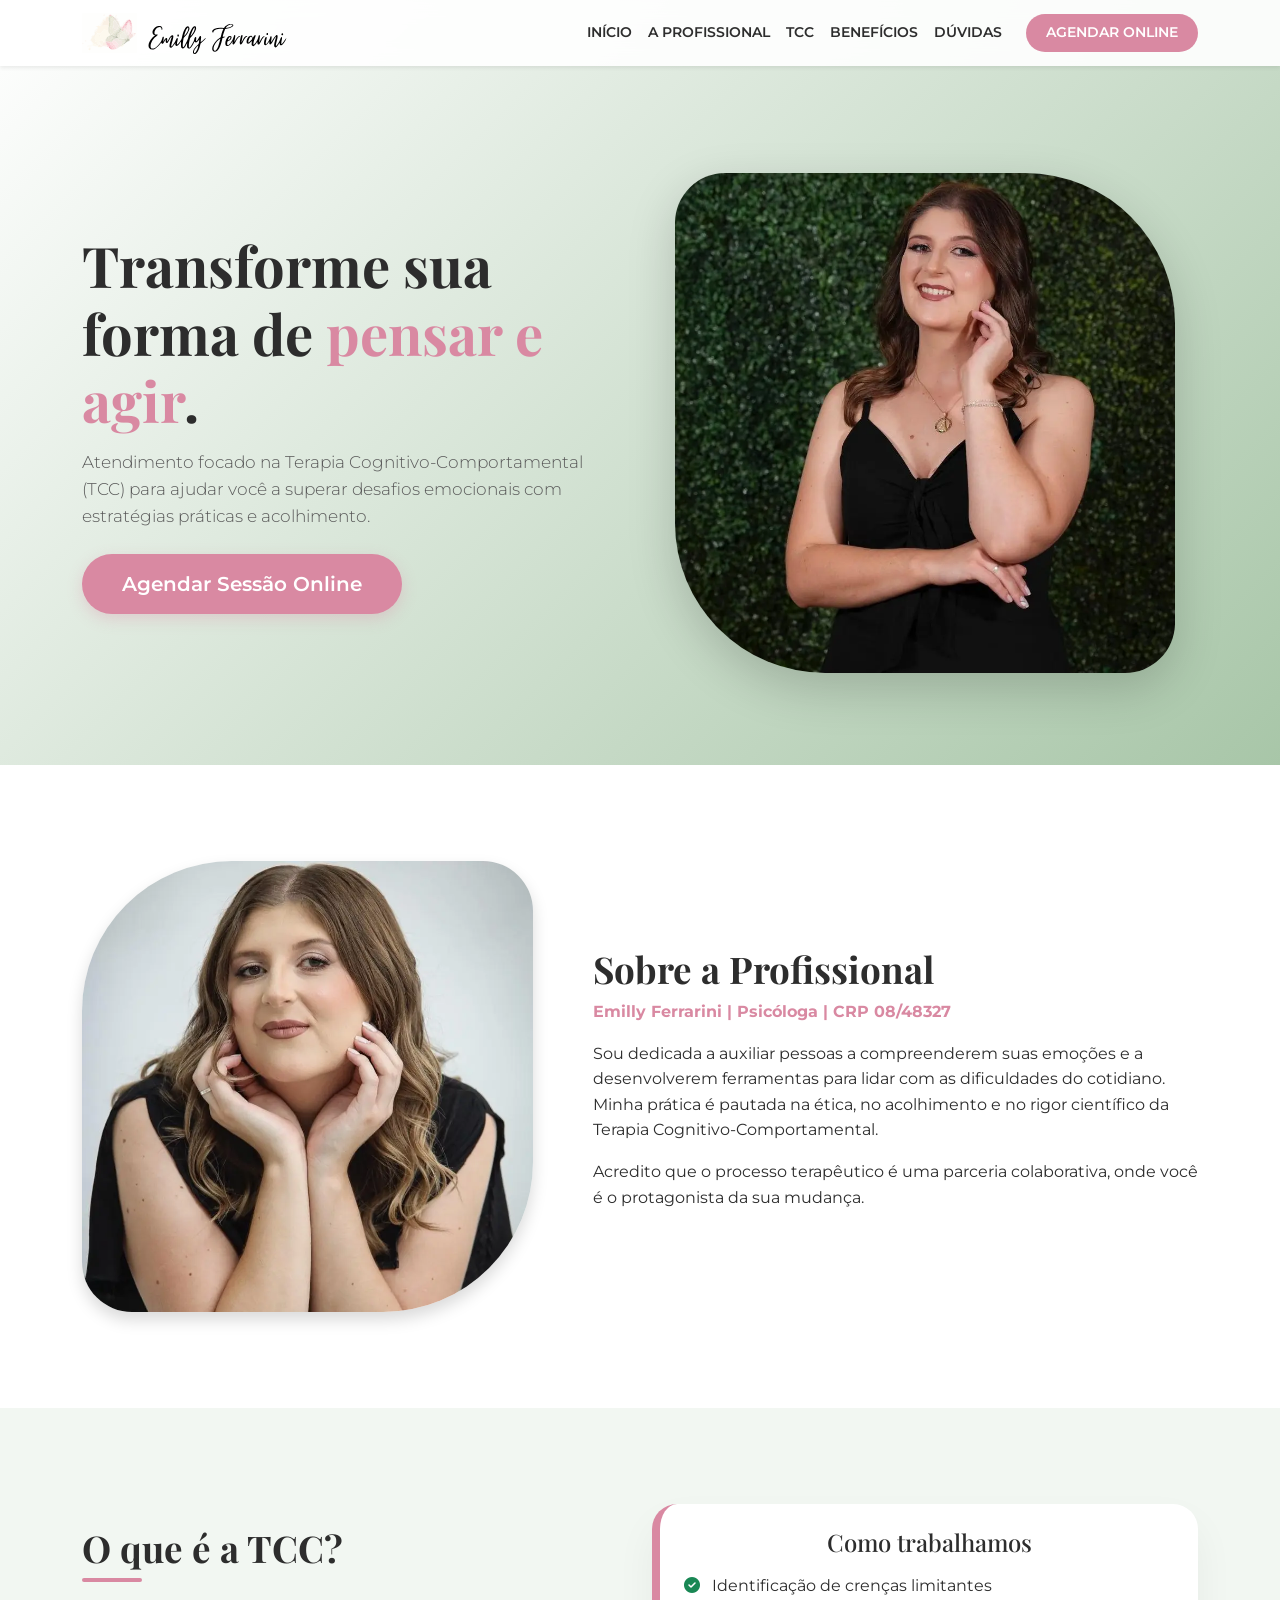
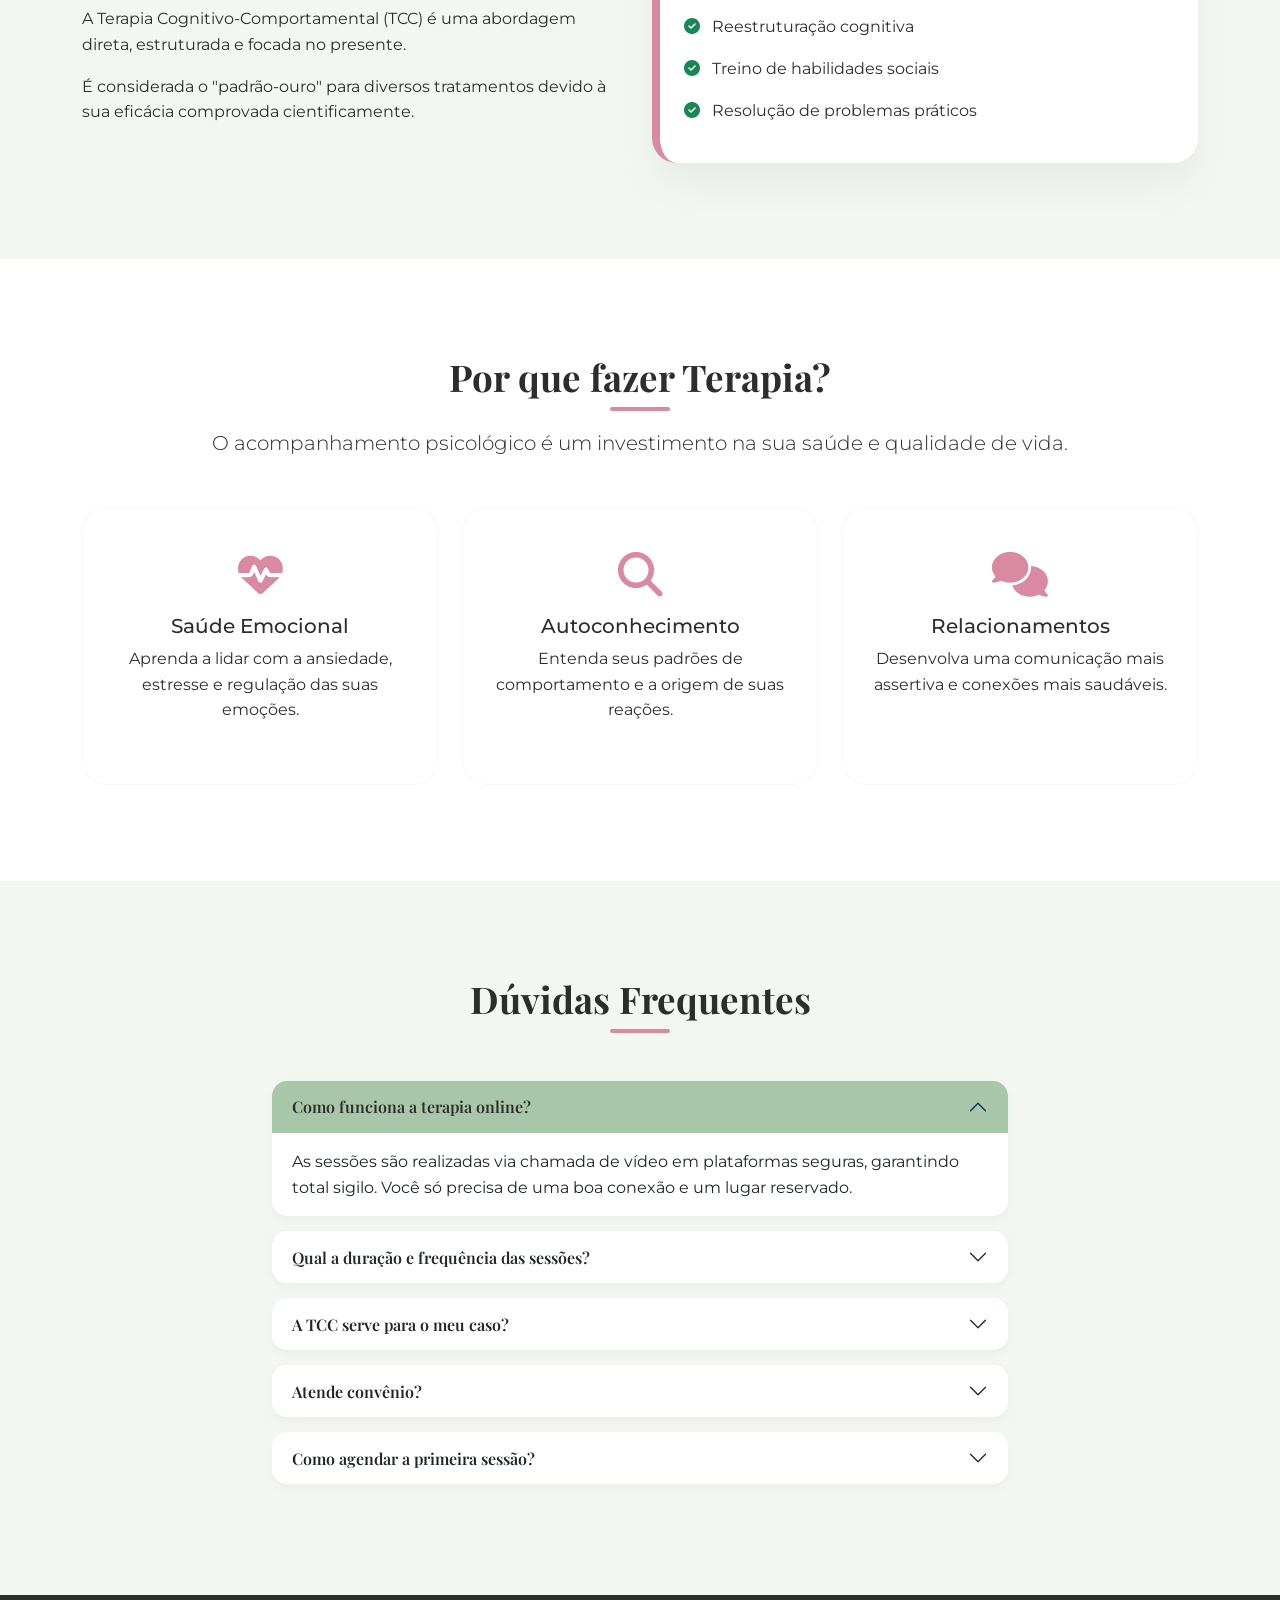
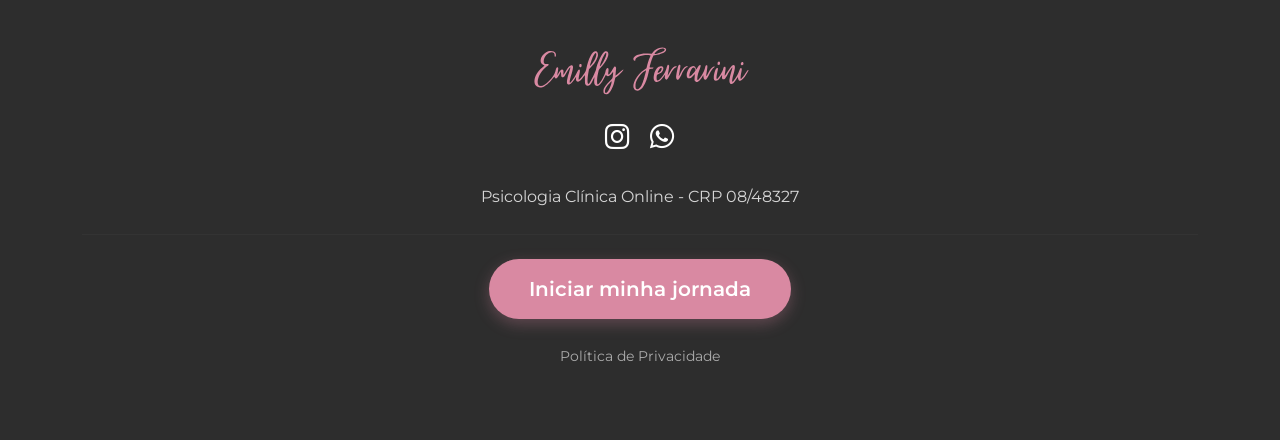
==== psicologia/index.html @ 3d458474 "Add files via upload" ====
<!DOCTYPE html>
<html lang="pt-br">

<head>
    <meta charset="UTF-8">
    <meta name="viewport" content="width=device-width, initial-scale=1.0">
    <title>Emilly Ferrarini | Psicóloga TCC Online - CRP 08/48327</title>

    <link href="https://cdn.jsdelivr.net/npm/bootstrap@5.3.2/dist/css/bootstrap.min.css" rel="stylesheet">
    <link
        href="https://fonts.googleapis.com/css2?family=Great+Vibes&family=Montserrat:wght@300;400;600&family=Playfair+Display:wght@700&display=swap"
        rel="stylesheet">
    <link rel="stylesheet" href="https://cdnjs.cloudflare.com/ajax/libs/font-awesome/6.4.2/css/all.min.css">
    <link href="https://unpkg.com/aos@2.3.1/dist/aos.css" rel="stylesheet">

    <link rel="stylesheet" href="style.css">
    <link rel="icon" type="image/png" sizes="32x32" href="favicon_io/favicon-32x32.png">
    <link rel="icon" type="image/png" sizes="16x16" href="favicon_io/favicon-16x16.png">
</head>

<body>

    <nav class="navbar navbar-expand-lg fixed-top shadow-sm" id="mainNav">
        <div class="container">
            <a class="navbar-brand d-flex align-items-center" href="#inicio">

                <!-- BORBOLETA -->
                <div class="brand-icon me-2">
                    <img src="imagens/svg-borboleta.svg" alt="Borboleta" style="height: 40px; width: auto;" />
                </div>               
        
                <!-- NOME -->
                <div class="brand-text">
                    <img src="imagens/svg-nome.svg" alt="Emilly Ferrarini" style="height: 45px; width: auto;" />
                </div>

            </a>
            <button class="navbar-toggler" type="button" data-bs-toggle="collapse" data-bs-target="#navbarNav">
                <span class="navbar-toggler-icon"></span>
            </button>
            <div class="collapse navbar-collapse" id="navbarNav">
                <ul class="navbar-nav ms-auto text-uppercase">
                    <li class="nav-item"><a class="nav-link" href="#inicio">Início</a></li>
                    <li class="nav-item"><a class="nav-link" href="#sobre">A Profissional</a></li>
                    <li class="nav-item"><a class="nav-link" href="#abordagem">TCC</a></li>
                    <li class="nav-item"><a class="nav-link" href="#beneficios">Benefícios</a></li>
                    <li class="nav-item"><a class="nav-link" href="#faq">Dúvidas</a></li>
                    <li class="nav-item"><a class="nav-link btn-cta-nav ms-lg-3"
                            href="https://wa.me/5541985105677">Agendar Online</a></li>
                </ul>
            </div>
        </div>
    </nav>

    <section id="inicio" class="hero-section d-flex align-items-center">
        <div class="container">
            <div class="row align-items-center">
                <div class="col-lg-6" data-aos="fade-up">
                    <h1 class="display-4 fw-bold mb-3">Transforme sua forma de <span class="text-accent">pensar e
                            agir</span>.</h1>
                    <p class="lead mb-4">Atendimento focado na Terapia Cognitivo-Comportamental (TCC) para ajudar você a
                        superar desafios emocionais com estratégias práticas e acolhimento.</p>
                    <div class="d-grid d-md-flex gap-3">
                        <a href="https://wa.me/5541985105677" class="btn btn-primary-custom btn-lg">Agendar Sessão
                            Online</a>
                    </div>
                </div>
                <div class="col-lg-6 text-center" data-aos="zoom-in">
                    <div class="hero-img-wrapper mt-5 mt-lg-0">
                        <img src="imagens/hero.webp" alt="Emilly Ferrarini" class="img-fluid rounded-custom shadow-lg">
                    </div>
                </div>
            </div>
        </div>
    </section>

    <section id="sobre" class="py-5 bg-white">
        <div class="container py-5">
            <div class="row align-items-center">
                <div class="col-lg-5 mb-4 mb-lg-0" data-aos="fade-right">
                    <img src="imagens/sobre.webp" alt="Sobre Emilly" class="img-fluid rounded-custom-alt shadow">
                </div>
                <div class="col-lg-7 ps-lg-5" data-aos="fade-left">
                    <h2 class="section-title">Sobre a Profissional</h2>
                    <p class="text-accent fw-bold mb-3">Emilly Ferrarini | Psicóloga | CRP 08/48327</p>
                    <p>Sou dedicada a auxiliar pessoas a compreenderem suas emoções e a desenvolverem ferramentas para
                        lidar com as dificuldades do cotidiano. Minha prática é pautada na ética, no acolhimento e no
                        rigor científico da Terapia Cognitivo-Comportamental.</p>
                    <p>Acredito que o processo terapêutico é uma parceria colaborativa, onde você é o protagonista da
                        sua mudança.</p>
                </div>
            </div>
        </div>
    </section>

    <section id="abordagem" class="py-5 bg-light-green">
        <div class="container py-5">
            <div class="row align-items-center">
                <div class="col-lg-6" data-aos="fade-right">
                    <h2 class="section-title">O que é a TCC?</h2>
                    <div class="divider mb-4"></div>
                    <p>A Terapia Cognitivo-Comportamental (TCC) é uma abordagem direta, estruturada e focada no
                        presente.</p>
                    <p>É considerada o "padrão-ouro" para diversos tratamentos devido à sua eficácia comprovada
                        cientificamente.</p>
                </div>
                <div class="col-lg-6" data-aos="fade-left">
                    <div class="card-tcc p-4 bg-white">
                        <h4 class="mb-3 text-center">Como trabalhamos</h4>
                        <ul class="list-unstyled custom-list">
                            <li class="mb-3"><i class="fas fa-check-circle text-success me-2"></i> Identificação de
                                crenças limitantes</li>
                            <li class="mb-3"><i class="fas fa-check-circle text-success me-2"></i> Reestruturação
                                cognitiva</li>
                            <li class="mb-3"><i class="fas fa-check-circle text-success me-2"></i> Treino de habilidades
                                sociais</li>
                            <li><i class="fas fa-check-circle text-success me-2"></i> Resolução de problemas práticos
                            </li>
                        </ul>
                    </div>
                </div>
            </div>
        </div>
    </section>

    <section id="beneficios" class="py-5 bg-white">
        <div class="container py-5">
            <div class="text-center mb-5" data-aos="fade-up">
                <h2 class="section-title">Por que fazer Terapia?</h2>
                <div class="divider mx-auto"></div>
                <p class="mt-3 lead">O acompanhamento psicológico é um investimento na sua saúde e qualidade de vida.
                </p>
            </div>
            <div class="row g-4">
                <div class="col-md-4" data-aos="fade-up">
                    <div class="benefit-card">
                        <i class="fas fa-heartbeat mb-3"></i>
                        <h5>Saúde Emocional</h5>
                        <p>Aprenda a lidar com a ansiedade, estresse e regulação das suas emoções.</p>
                    </div>
                </div>
                <div class="col-md-4" data-aos="fade-up" data-aos-delay="100">
                    <div class="benefit-card">
                        <i class="fas fa-search mb-3"></i>
                        <h5>Autoconhecimento</h5>
                        <p>Entenda seus padrões de comportamento e a origem de suas reações.</p>
                    </div>
                </div>
                <div class="col-md-4" data-aos="fade-up" data-aos-delay="200">
                    <div class="benefit-card">
                        <i class="fas fa-comments mb-3"></i>
                        <h5>Relacionamentos</h5>
                        <p>Desenvolva uma comunicação mais assertiva e conexões mais saudáveis.</p>
                    </div>
                </div>
            </div>
        </div>
    </section>

    <section id="faq" class="py-5 bg-light-green">
        <div class="container py-5">
            <div class="text-center mb-5" data-aos="fade-up">
                <h2 class="section-title">Dúvidas Frequentes</h2>
                <div class="divider mx-auto"></div>
            </div>
            <div class="row justify-content-center">
                <div class="col-lg-8" data-aos="fade-up">
                    <div class="accordion accordion-custom" id="faqAccordion">
                        <div class="accordion-item">
                            <h2 class="accordion-header">
                                <button class="accordion-button" type="button" data-bs-toggle="collapse"
                                    data-bs-target="#q1">
                                    Como funciona a terapia online?
                                </button>
                            </h2>
                            <div id="q1" class="accordion-collapse collapse show" data-bs-parent="#faqAccordion">
                                <div class="accordion-body">As sessões são realizadas via chamada de vídeo em
                                    plataformas seguras, garantindo total sigilo. Você só precisa de uma boa conexão e
                                    um lugar reservado.</div>
                            </div>
                        </div>
                        <div class="accordion-item">
                            <h2 class="accordion-header">
                                <button class="accordion-button collapsed" type="button" data-bs-toggle="collapse"
                                    data-bs-target="#q2">
                                    Qual a duração e frequência das sessões?
                                </button>
                            </h2>
                            <div id="q2" class="accordion-collapse collapse" data-bs-parent="#faqAccordion">
                                <div class="accordion-body">As sessões duram 50 minutos e ocorrem semanalmente,
                                    frequência ideal para garantir a continuidade do processo terapêutico.</div>
                            </div>
                        </div>
                        <div class="accordion-item">
                            <h2 class="accordion-header">
                                <button class="accordion-button collapsed" type="button" data-bs-toggle="collapse"
                                    data-bs-target="#q3">
                                    A TCC serve para o meu caso?
                                </button>
                            </h2>
                            <div id="q3" class="accordion-collapse collapse" data-bs-parent="#faqAccordion">
                                <div class="accordion-body">A TCC é eficaz para ansiedade, depressão, luto, autoestima e
                                    muito mais. Na primeira sessão, avaliaremos suas demandas específicas.</div>
                            </div>
                        </div>
                        <div class="accordion-item">
                            <h2 class="accordion-header">
                                <button class="accordion-button collapsed" type="button" data-bs-toggle="collapse"
                                    data-bs-target="#q4">
                                    Atende convênio?
                                </button>
                            </h2>
                            <div id="q4" class="accordion-collapse collapse" data-bs-parent="#faqAccordion">
                                <div class="accordion-body">Atendimento particular, com emissão de recibo para que você
                                    possa solicitar reembolso no seu plano de saúde.</div>
                            </div>
                        </div>
                        <div class="accordion-item">
                            <h2 class="accordion-header">
                                <button class="accordion-button collapsed" type="button" data-bs-toggle="collapse"
                                    data-bs-target="#q5">
                                    Como agendar a primeira sessão?
                                </button>
                            </h2>
                            <div id="q5" class="accordion-collapse collapse" data-bs-parent="#faqAccordion">
                                <div class="accordion-body">Basta clicar no botão do WhatsApp e me enviar uma mensagem.
                                    Verificaremos a disponibilidade de horários.</div>
                            </div>
                        </div>
                    </div>
                </div>
            </div>
        </div>
    </section>

    <footer class="py-5 bg-dark-custom text-white">
        <div class="container text-center">
            <a href="#inicio" class="footer-logo d-flex flex-column justify-content-center align-items-center mb-5">                
                <div class="footer-brand-name">
                    <img src="imagens/svg-nome-rosa.svg" alt="Emilly Ferrarini" style="height: 70px; width: auto;" />
                </div>
            </a>
            <div class="mb-4">
                <a href="https://instagram.com/psi.emillyferrarini" target="_blank" class="text-white me-3 fs-3"><i
                        class="fab fa-instagram"></i></a>
                <a href="https://wa.me/5541985105677" target="_blank" class="text-white fs-3"><i
                        class="fab fa-whatsapp"></i></a>
            </div>
            <p>Psicologia Clínica Online - CRP 08/48327</p>
            <hr class="opacity-25 my-4">
            <a href="https://wa.me/5541985105677" class="btn btn-primary-custom btn-lg mb-4">Iniciar minha jornada</a>
        </div>

        <div class="d-block text-center mb-4">
            <a href="#" data-bs-toggle="modal" data-bs-target="#modalPrivacidade" class="footer-link">Política de
                Privacidade</a>
        </div>
    </footer>

    <script src="https://cdn.jsdelivr.net/npm/bootstrap@5.3.2/dist/js/bootstrap.bundle.min.js"></script>
    <script src="https://unpkg.com/aos@2.3.1/dist/aos.js"></script>
    <script src="script.js"></script>

    <div id="cookie-bar" class="cookie-bar shadow-lg">
        <div class="container d-md-flex align-items-center justify-content-between py-3">
            <p class="mb-md-0 me-md-4 small">
                Utilizamos cookies para personalizar sua experiência. Ao continuar navegando, você concorda com nossa
                <a href="#" data-bs-toggle="modal" data-bs-target="#modalPrivacidade"
                    class="text-accent fw-bold">Política de Privacidade</a>.
            </p>
            <button class="btn btn-primary-custom btn-sm px-4" onclick="acceptCookies()">Aceitar</button>
        </div>
    </div>

    <div class="modal fade" id="modalPrivacidade" tabindex="-1" aria-hidden="true">
        <div class="modal-dialog modal-lg modal-dialog-scrollable">
            <div class="modal-content">
                <div class="modal-header border-0">
                    <h5 class="modal-title fw-bold">Política de Privacidade e Proteção de Dados</h5>
                    <button type="button" class="btn-close" data-bs-dismiss="modal" aria-label="Close"></button>
                </div>
                <div class="modal-body p-4">
                    <h6 class="fw-bold">1. Compromisso Ético e Legal</h6>
                    <p class="small">Esta Política descreve como a profissional Emilly Ferrarini (CRP 08/48327) coleta e
                        protege seus dados em conformidade com a LGPD e o Código de Ética Profissional do Psicólogo.</p>

                    <h6 class="fw-bold mt-4">2. Coleta de Dados via WhatsApp</h6>
                    <p class="small">Ao clicar nos botões de contato, você inicia uma conversa voluntária via WhatsApp.
                        Os dados fornecidos (nome e telefone) são utilizados exclusivamente para agendamento e triagem
                        clínica inicial, sob sigilo profissional.</p>

                    <h6 class="fw-bold mt-4">3. Cookies e Navegação</h6>
                    <p class="small">Este site utiliza cookies técnicos para garantir o funcionamento da página e
                        ferramentas de análise (como Google Analytics) para entender o fluxo de visitas, sem identificar
                        o usuário individualmente.</p>

                    <h6 class="fw-bold mt-4">4. Direitos do Usuário</h6>
                    <p class="small">Você possui o direito de solicitar a exclusão de seus dados de contato a qualquer
                        momento através de nossos canais oficiais.</p>
                </div>
                <div class="modal-footer border-0">
                    <button type="button" class="btn btn-outline-custom" data-bs-dismiss="modal">Fechar</button>
                </div>
            </div>
        </div>
    </div>

</body>

</html>
---- psicologia/style.css ----
/* ============================================ */
/* VARIÁVEIS E GERAIS */
/* ============================================ */

/* Definição de cores e paleta principal */
:root {
    --primary-pink: #D989A2;     /* Rosa sofisticado */
    --secondary-green: #A8C6A8;  /* Verde sálvia */
    --accent-gold: #C5A059;      /* Dourado para detalhes */
    --text-dark: #2D2D2D;        /* Texto principal */
    --text-muted: #5A5A5A;       /* Texto secundário */
    --bg-light: #F8F9FA;         /* Fundo claro */
    --white: #ffffff;            /* Branco puro */
}

/* Configurações gerais do corpo da página (fonte, cor do texto, fundo e espaçamento entre linhas) */
body {
    font-family: 'Montserrat', sans-serif;
    color: var(--text-dark);
    background-color: var(--bg-light);
    overflow-x: hidden;
    line-height: 1.6;
}

/* Fonte estilizada para componentes que exigem aspecto de escrita manual (logo/nome) */
.logo-font {
    font-family: 'Great Vibes', cursive !important;
    font-size: 2rem;
    color: var(--text-dark) !important;
}

/* Fonte para todos os níveis de títulos principais */
h1, h2, h3, h4 {
    font-family: 'Playfair Display', serif;
}

/* Aplica a cor rosa principal para dar destaque em partes específicas de um texto */
.text-accent {
    color: var(--primary-pink);
}

/* Estilo padrão para os títulos principais que abrem cada seção */
.section-title {
    font-size: 2.3rem;
    font-weight: 700;
    color: var(--text-dark);
}

/* Linha divisória com cor rosa para criar separação visual abaixo dos títulos */
.divider {
    width: 60px;
    height: 4px;
    background: var(--primary-pink);
    border-radius: 2px;
}

/* Cor de fundo verde sálvia claro para diferenciar o fundo de algumas seções */
.bg-light-green {
    background-color: #f2f7f2;
}

/* ============================================ */
/* NAVBAR (CABEÇALHO) */
/* ============================================ */

/* Define o fundo branco semi-transparente e o efeito de desfoque (vidro) da barra superior */
#mainNav {
    background: rgba(255, 255, 255, 0.95);
    backdrop-filter: blur(10px);
}

/* Remove a linha de sublinhado do container da logo na barra de navegação */
.navbar-brand {
    text-decoration: none;
}

/* Define as dimensões do contêiner que guarda o ícone da logo no topo */
.brand-icon {
    height: 40px;
    width: auto;
}

/* Ajusta a altura, a proporção e o comportamento de bloco do SVG do ícone no topo */
.brand-icon svg {
    height: 40px;
    width: auto;
    display: block;
}

/* Define as dimensões do contêiner que guarda o texto da logo no topo */
.brand-text {
    height: 24px;
    width: auto;
}

/* Ajusta a altura, a proporção e o comportamento de bloco do SVG do nome da marca no topo */
.brand-text svg {
    height: 45px;
    width: auto;
    display: block;
}

/* Define a espessura da fonte, cor escura e tamanho para os links do menu */
.nav-link {
    font-weight: 600;
    color: var(--text-dark) !important;
    font-size: 0.85rem;
}

/* Define cor de fundo rosa, texto branco, borda arredondada, espaçamento interno e efeito de transição para o botão do menu */
.btn-cta-nav {
    background: var(--primary-pink);
    color: white !important;
    border-radius: 50px;
    padding: 8px 20px !important;
    transition: 0.3s;
}

/* Troca a cor de fundo do botão do menu para dourado quando o mouse passa por cima */
.btn-cta-nav:hover {
    background: var(--accent-gold);
}

/* Força o botão de menu sanduíche (hambúrguer) a aparecer em telas menores que 991.98px */
@media (max-width: 991.98px) {
    .navbar-toggler {
        display: block !important;
    }
}

/* ============================================ */
/* HERO (INÍCIO) */
/* ============================================ */

/* Configura a seção inicial definindo altura mínima, fundo com gradiente linear e recuo no topo para evitar a navbar */
.hero-section {
    min-height: 85vh; /* Altura da seção */
    background: linear-gradient(135deg, #fff 0%, var(--secondary-green) 100%);
    padding-top: 80px; /* REDUZIDO: Estava em 120px, empurrava tudo para baixo */
}

/* Ajusta o texto secundário da hero definindo tamanho elegante, cor discreta e limitando a largura máxima */
.hero-section .lead {
    font-size: 1.05rem; /* REDUZIDO: Mais elegante e ocupa menos espaço */
    color: var(--text-muted);
    max-width: 550px;
}

/* Estilo do botão principal da hero (fundo rosa, texto branco, sem borda, arredondado e com sombra rosa leve) */
.btn-primary-custom {
    background: var(--primary-pink);
    border: none;
    color: white;
    padding: 15px 40px;
    border-radius: 50px;
    font-weight: 600;
    transition: 0.3s;
    box-shadow: 0 5px 15px rgba(217, 137, 162, 0.3);
}

/* Faz o botão principal subir levemente, escurecer a cor de fundo e aumentar a sombra ao receber hover */
.btn-primary-custom:hover {
    transform: translateY(-3px);
    background: #c2768e;
    color: white;
    box-shadow: 0 8px 20px rgba(217, 137, 162, 0.5);
}

/* Estiliza a imagem da hero cortando as bordas de modo assimétrico moderno e limitando a altura máxima */
.rounded-custom {
    border-radius: 50px 150px 50px 150px;
    max-height: 500px; /* Evita que fotos verticais estiquem a hero */
    object-fit: cover;
}

/* ============================================ */
/* SOBRE A PROFISSIONAL */
/* ============================================ */

/* Define o corte de bordas assimétrico inverso para a foto que aparece na seção "Sobre" */
.rounded-custom-alt {
    border-radius: 150px 50px 150px 50px;
}

/* ============================================ */
/* ABORDAGEM (TCC) */
/* ============================================ */

/* Aplica bordas arredondadas, sombra acentuada e uma barra grossa na cor rosa na lateral esquerda do cartão */
.card-tcc {
    border-radius: 25px;
    box-shadow: 0 20px 40px rgba(0, 0, 0, 0.05);
    border-left: 8px solid var(--primary-pink);
}

/* ============================================ */
/* BENEFÍCIOS */
/* ============================================ */

/* Estilo base dos cartões de benefícios: fundo branco, espaçamento, bordas arredondadas e sombra suave padrão */
.benefit-card {
    background: white;
    padding: 45px 25px;
    border-radius: 25px;
    text-align: center;
    height: 100%;
    transition: 0.4s;
    border: 1px solid rgba(0, 0, 0, 0.03);
}

/* Estiliza os ícones dentro dos cartões de benefícios definindo tamanho grande, cor rosa e margem inferior */
.benefit-card i {
    font-size: 2.8rem;
    color: var(--primary-pink);
    margin-bottom: 20px;
    display: block;
}

/* Efeito ao passar o mouse: o cartão sobe na tela, ganha uma sombra mais marcante e a borda fica verde sálvia */
.benefit-card:hover {
    transform: translateY(-12px);
    box-shadow: 0 15px 35px rgba(0, 0, 0, 0.08);
    border-color: var(--secondary-green);
}

/* ============================================ */
/* FAQ (DÚVIDAS FREQUENTES) */
/* ============================================ */

/* Remove a borda padrão de cada caixa do acordeão, arredonda todos os cantos e adiciona sombra leve */
.accordion-custom .accordion-item {
    border: none;
    margin-bottom: 15px;
    border-radius: 15px !important;
    overflow: hidden;
    box-shadow: 0 4px 12px rgba(0, 0, 0, 0.04);
}

/* Aumenta a espessura da fonte para o título/botão de cada pergunta do acordeão */
.accordion-button {
    font-weight: 600;
}

/* Altera a cor de fundo para verde sálvia e mantém o texto escuro na pergunta que estiver com a resposta aberta */
.accordion-button:not(.collapsed) {
    background-color: var(--secondary-green);
    color: var(--text-dark);
    box-shadow: none;
}

/* Retira o destaque azul ou contorno padrão gerado pelo navegador ao clicar no botão do acordeão */
.accordion-button:focus {
    box-shadow: none;
}

/* ============================================ */
/* FOOTER (RODAPÉ) */
/* ============================================ */

/* Força a aplicação da cor de fundo escura e torna todos os textos padrão brancos no rodapé */
.bg-dark-custom {
    background-color: var(--text-dark) !important;
    color: var(--white);
}

/* Remove a linha de sublinhado e alinha no centro o container que envolve o logo no rodapé */
.footer-logo {
    text-decoration: none;
    justify-content: center;
}

/* Define as dimensões do contêiner que guarda o ícone da marca no rodapé */
.footer-brand-icon {
    height: 40px;
    width: auto;
}

/* Define as dimensões do contêiner que guarda o texto da marca no rodapé */
.footer-brand-name {
    height: 24px;
    width: auto;
}

/* Ajusta as proporções do SVG da logo em texto no rodapé e o alinha ao centro do bloco */
.footer-brand-name svg {
    height: 65px;
    width: auto;
    display: block;
    margin: 0 auto;
}

/* Estilo para fontes da classe logo-font quando estão dentro do rodapé (cor rosa, tamanho grande e leve sombra escura) */
footer .logo-font {
    color: var(--primary-pink) !important;
    font-size: 2.5rem;
    text-shadow: 0 2px 4px rgba(0, 0, 0, 0.2);
}

/* Diminui a opacidade dos textos de parágrafo dentro do rodapé para dar mais leveza visual */
footer p {
    color: rgba(255, 255, 255, 0.8);
}

/* Deixa a linha divisória do rodapé quase transparente */
footer hr {
    border-color: rgba(255, 255, 255, 0.1);
}

/* Estilo do link de política de privacidade: cor esbranquiçada discreta, sem linha embaixo e transição suave */
.footer-link {
    color: rgba(255, 255, 255, 0.6); /* Branco suave/transparente */
    text-decoration: none;
    font-size: 0.85rem;
    transition: 0.3s;
}

/* Muda a cor do link da política de privacidade para rosa e adiciona linha embaixo ao passar o mouse */
.footer-link:hover {
    color: var(--primary-pink); /* Fica rosa ao passar o mouse */
    text-decoration: underline;
}

/* ============================================ */
/* BARRA DE COOKIES E MODAL (LGPD) */
/* ============================================ */

/* Posiciona a barra de cookies fixada no rodapé da tela, com fundo branco, bordas arredondadas e oculta por padrão */
.cookie-bar {
    position: fixed;
    bottom: 20px;
    left: 20px;
    right: 20px;
    background: #ffffff;
    border-radius: 15px;
    z-index: 9999;
    border: 1px solid var(--secondary-green);
    display: none; /* Inicialmente oculto via JS */
}

/* Arredonda totalmente as bordas do conteúdo do modal de privacidade e remove o contorno do navegador */
.modal-content {
    border-radius: 20px;
    border: none;
}

/* Pinta de off-white e arredonda apenas os cantos superiores do cabeçalho do modal de privacidade */
.modal-header {
    background-color: var(--bg-light);
    border-radius: 20px 20px 0 0;
}
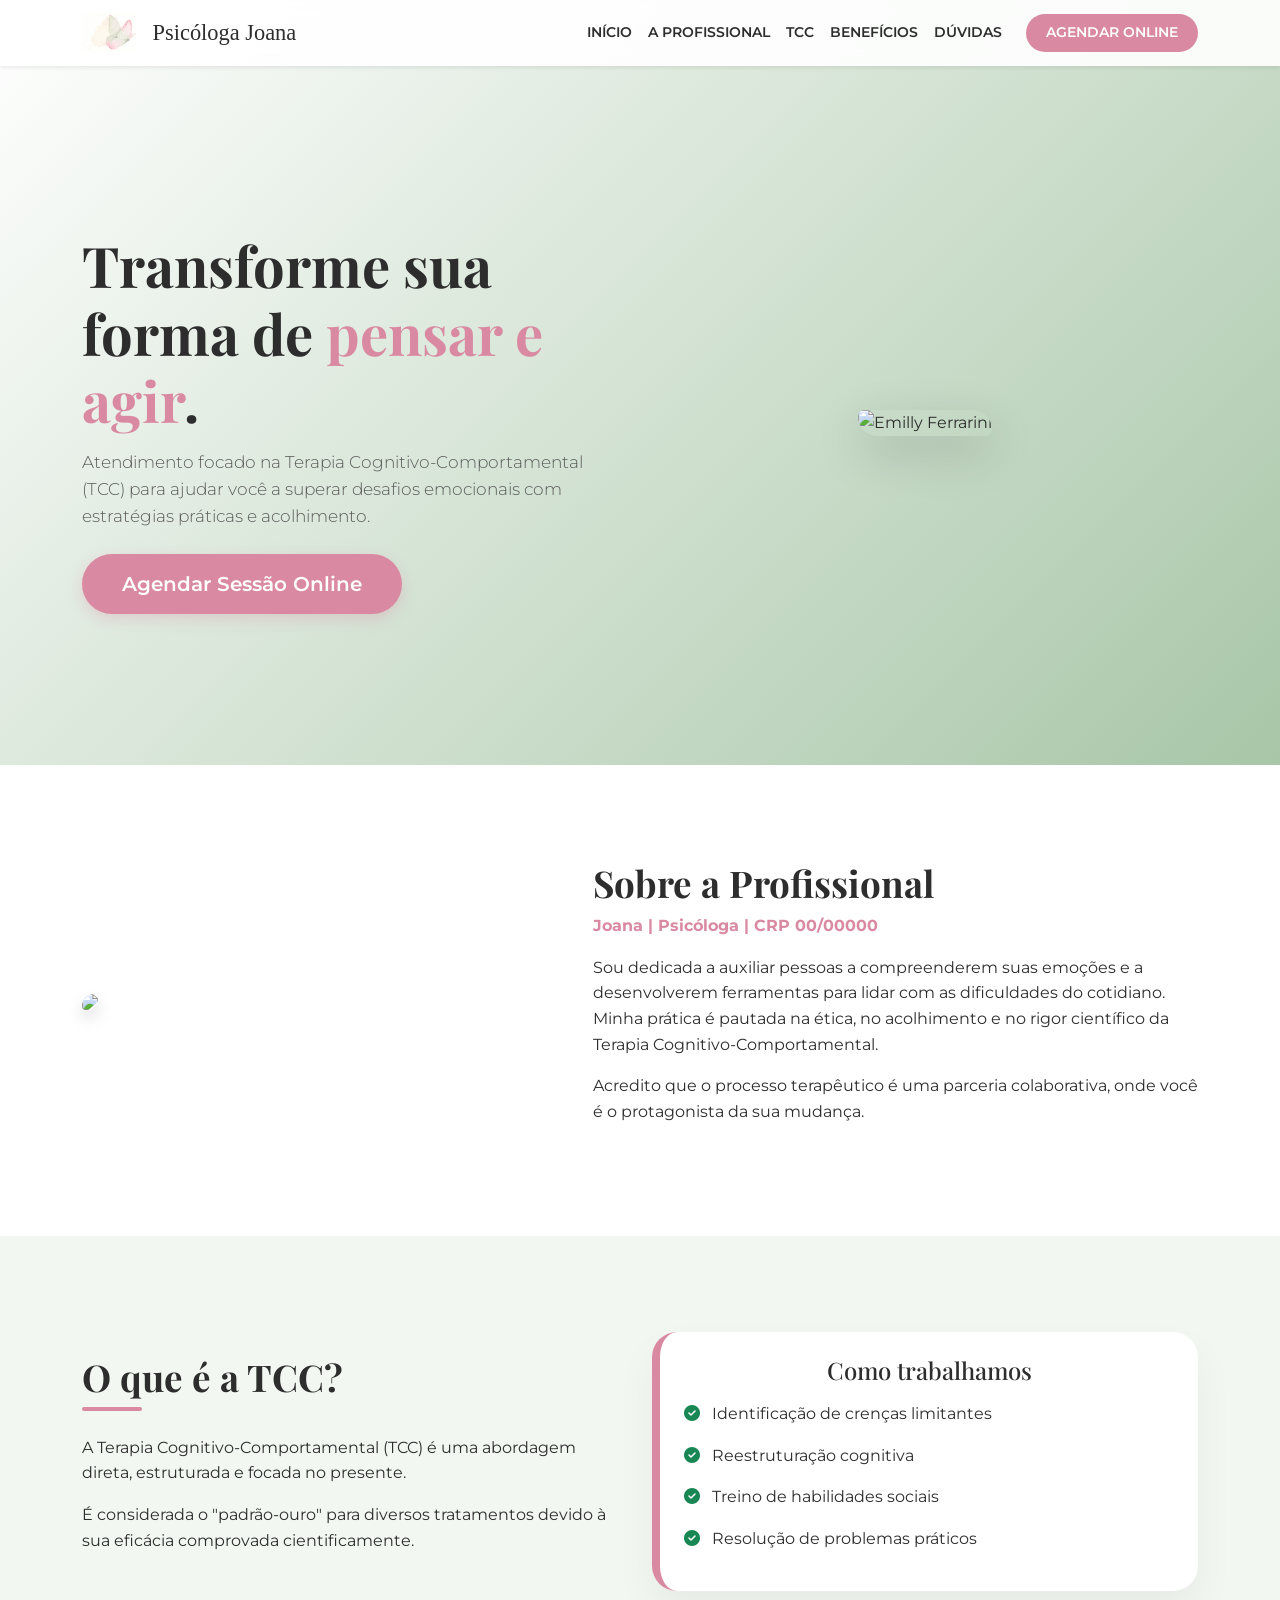
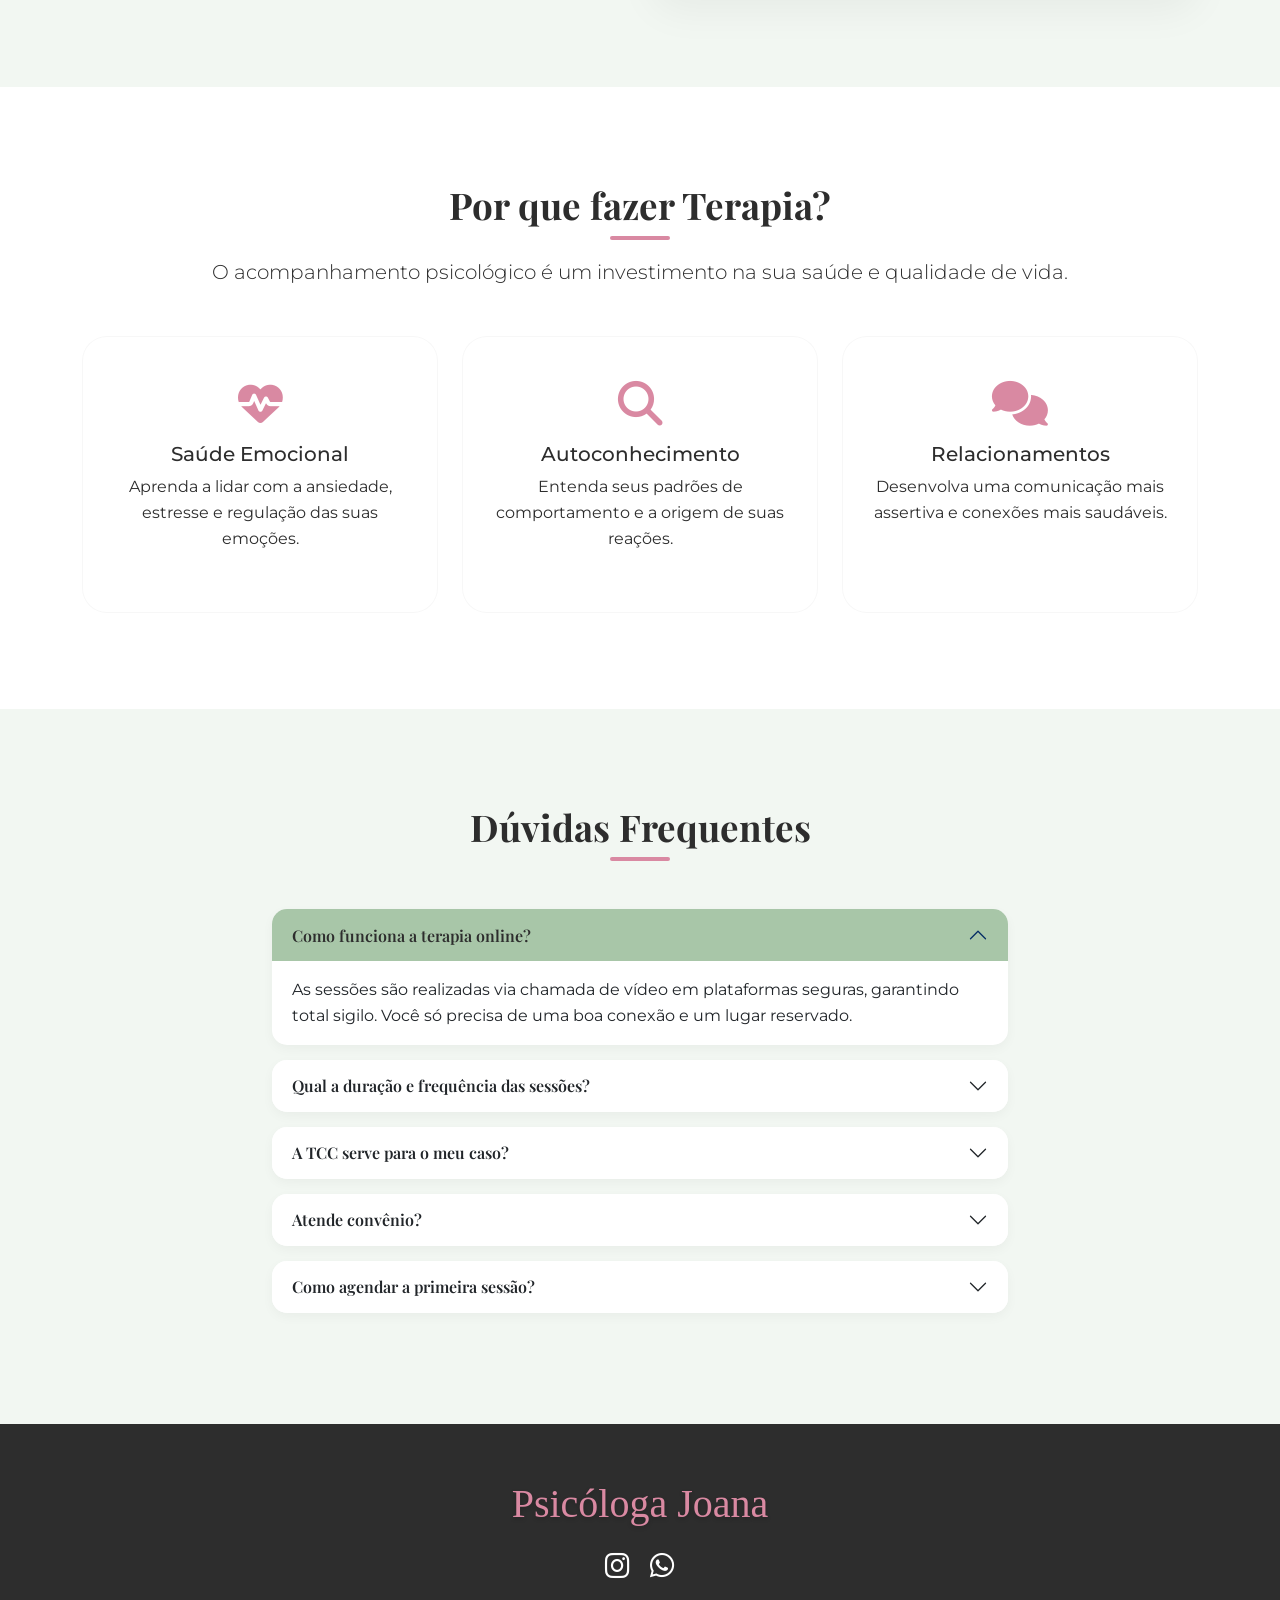
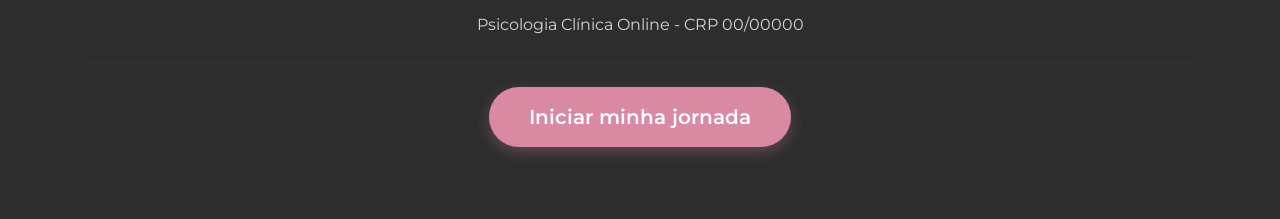
==== commit 32c9e811: "ajustes Co-authored-by: Copilot <copilot@github.com>" ====
--- a/psicologia/index.html
+++ b/psicologia/index.html
@@ -4,7 +4,7 @@
 <head>
     <meta charset="UTF-8">
     <meta name="viewport" content="width=device-width, initial-scale=1.0">
-    <title>Emilly Ferrarini | Psicóloga TCC Online - CRP 08/48327</title>
+    <title>Joana | Psicóloga TCC - CRP 00/00000</title>
 
     <link href="https://cdn.jsdelivr.net/npm/bootstrap@5.3.2/dist/css/bootstrap.min.css" rel="stylesheet">
     <link
@@ -27,12 +27,8 @@
                 <!-- BORBOLETA -->
                 <div class="brand-icon me-2">
                     <img src="imagens/svg-borboleta.svg" alt="Borboleta" style="height: 40px; width: auto;" />
-                </div>               
-        
-                <!-- NOME -->
-                <div class="brand-text">
-                    <img src="imagens/svg-nome.svg" alt="Emilly Ferrarini" style="height: 45px; width: auto;" />
-                </div>
+                </div>
+                <div class="brand-name ms-2 logo-font">Psicóloga Joana</div>
 
             </a>
             <button class="navbar-toggler" type="button" data-bs-toggle="collapse" data-bs-target="#navbarNav">
@@ -46,7 +42,7 @@
                     <li class="nav-item"><a class="nav-link" href="#beneficios">Benefícios</a></li>
                     <li class="nav-item"><a class="nav-link" href="#faq">Dúvidas</a></li>
                     <li class="nav-item"><a class="nav-link btn-cta-nav ms-lg-3"
-                            href="https://wa.me/5541985105677">Agendar Online</a></li>
+                            href="https://wa.me/0000000000000">Agendar Online</a></li>
                 </ul>
             </div>
         </div>
@@ -61,13 +57,14 @@
                     <p class="lead mb-4">Atendimento focado na Terapia Cognitivo-Comportamental (TCC) para ajudar você a
                         superar desafios emocionais com estratégias práticas e acolhimento.</p>
                     <div class="d-grid d-md-flex gap-3">
-                        <a href="https://wa.me/5541985105677" class="btn btn-primary-custom btn-lg">Agendar Sessão
+                        <a href="https://wa.me/0000000000000" class="btn btn-primary-custom btn-lg">Agendar Sessão
                             Online</a>
                     </div>
                 </div>
                 <div class="col-lg-6 text-center" data-aos="zoom-in">
                     <div class="hero-img-wrapper mt-5 mt-lg-0">
-                        <img src="imagens/hero.webp" alt="Emilly Ferrarini" class="img-fluid rounded-custom shadow-lg">
+                        <img src="https://images.unsplash.com/photo-1706951413911-a4477e18ccd5?w=500&auto=format&fit=crop&q=60&ixlib=rb-4.1.0&ixid=M3wxMjA3fDB8MHxwaG90by1yZWxhdGVkfDEzfHx8ZW58MHx8fHx8
+                        " alt="Emilly Ferrarini" class="img-fluid rounded-custom shadow-lg">
                     </div>
                 </div>
             </div>
@@ -78,11 +75,11 @@
         <div class="container py-5">
             <div class="row align-items-center">
                 <div class="col-lg-5 mb-4 mb-lg-0" data-aos="fade-right">
-                    <img src="imagens/sobre.webp" alt="Sobre Emilly" class="img-fluid rounded-custom-alt shadow">
+                    <img src="https://images.unsplash.com/photo-1706951288584-5be76225668d?w=500&auto=format&fit=crop&q=60&ixlib=rb-4.1.0&ixid=M3wxMjA3fDB8MHxwaG90by1yZWxhdGVkfDJ8fHxlbnwwfHx8fHw%3D" class="img-fluid rounded-custom-alt shadow">
                 </div>
                 <div class="col-lg-7 ps-lg-5" data-aos="fade-left">
                     <h2 class="section-title">Sobre a Profissional</h2>
-                    <p class="text-accent fw-bold mb-3">Emilly Ferrarini | Psicóloga | CRP 08/48327</p>
+                    <p class="text-accent fw-bold mb-3">Joana | Psicóloga | CRP 00/00000</p>
                     <p>Sou dedicada a auxiliar pessoas a compreenderem suas emoções e a desenvolverem ferramentas para
                         lidar com as dificuldades do cotidiano. Minha prática é pautada na ética, no acolhimento e no
                         rigor científico da Terapia Cognitivo-Comportamental.</p>
@@ -237,73 +234,27 @@
         <div class="container text-center">
             <a href="#inicio" class="footer-logo d-flex flex-column justify-content-center align-items-center mb-5">                
                 <div class="footer-brand-name">
-                    <img src="imagens/svg-nome-rosa.svg" alt="Emilly Ferrarini" style="height: 70px; width: auto;" />
+                    <div class="logo-font">Psicóloga Joana</div>
                 </div>
             </a>
             <div class="mb-4">
                 <a href="https://instagram.com/psi.emillyferrarini" target="_blank" class="text-white me-3 fs-3"><i
                         class="fab fa-instagram"></i></a>
-                <a href="https://wa.me/5541985105677" target="_blank" class="text-white fs-3"><i
+                <a href="https://wa.me/0000000000000" target="_blank" class="text-white fs-3"><i
                         class="fab fa-whatsapp"></i></a>
             </div>
-            <p>Psicologia Clínica Online - CRP 08/48327</p>
+            <p>Psicologia Clínica Online - CRP 00/00000</p>
             <hr class="opacity-25 my-4">
-            <a href="https://wa.me/5541985105677" class="btn btn-primary-custom btn-lg mb-4">Iniciar minha jornada</a>
-        </div>
-
-        <div class="d-block text-center mb-4">
-            <a href="#" data-bs-toggle="modal" data-bs-target="#modalPrivacidade" class="footer-link">Política de
-                Privacidade</a>
-        </div>
+            <a href="https://wa.me/0000000000000" class="btn btn-primary-custom btn-lg mb-4">Iniciar minha jornada</a>
+        </div>
+
+        
     </footer>
 
     <script src="https://cdn.jsdelivr.net/npm/bootstrap@5.3.2/dist/js/bootstrap.bundle.min.js"></script>
     <script src="https://unpkg.com/aos@2.3.1/dist/aos.js"></script>
-    <script src="script.js"></script>
-
-    <div id="cookie-bar" class="cookie-bar shadow-lg">
-        <div class="container d-md-flex align-items-center justify-content-between py-3">
-            <p class="mb-md-0 me-md-4 small">
-                Utilizamos cookies para personalizar sua experiência. Ao continuar navegando, você concorda com nossa
-                <a href="#" data-bs-toggle="modal" data-bs-target="#modalPrivacidade"
-                    class="text-accent fw-bold">Política de Privacidade</a>.
-            </p>
-            <button class="btn btn-primary-custom btn-sm px-4" onclick="acceptCookies()">Aceitar</button>
-        </div>
-    </div>
-
-    <div class="modal fade" id="modalPrivacidade" tabindex="-1" aria-hidden="true">
-        <div class="modal-dialog modal-lg modal-dialog-scrollable">
-            <div class="modal-content">
-                <div class="modal-header border-0">
-                    <h5 class="modal-title fw-bold">Política de Privacidade e Proteção de Dados</h5>
-                    <button type="button" class="btn-close" data-bs-dismiss="modal" aria-label="Close"></button>
-                </div>
-                <div class="modal-body p-4">
-                    <h6 class="fw-bold">1. Compromisso Ético e Legal</h6>
-                    <p class="small">Esta Política descreve como a profissional Emilly Ferrarini (CRP 08/48327) coleta e
-                        protege seus dados em conformidade com a LGPD e o Código de Ética Profissional do Psicólogo.</p>
-
-                    <h6 class="fw-bold mt-4">2. Coleta de Dados via WhatsApp</h6>
-                    <p class="small">Ao clicar nos botões de contato, você inicia uma conversa voluntária via WhatsApp.
-                        Os dados fornecidos (nome e telefone) são utilizados exclusivamente para agendamento e triagem
-                        clínica inicial, sob sigilo profissional.</p>
-
-                    <h6 class="fw-bold mt-4">3. Cookies e Navegação</h6>
-                    <p class="small">Este site utiliza cookies técnicos para garantir o funcionamento da página e
-                        ferramentas de análise (como Google Analytics) para entender o fluxo de visitas, sem identificar
-                        o usuário individualmente.</p>
-
-                    <h6 class="fw-bold mt-4">4. Direitos do Usuário</h6>
-                    <p class="small">Você possui o direito de solicitar a exclusão de seus dados de contato a qualquer
-                        momento através de nossos canais oficiais.</p>
-                </div>
-                <div class="modal-footer border-0">
-                    <button type="button" class="btn btn-outline-custom" data-bs-dismiss="modal">Fechar</button>
-                </div>
-            </div>
-        </div>
-    </div>
+    <script src="script.js"></script> 
+            
 
 </body>
 
--- a/psicologia/style.css
+++ b/psicologia/style.css
@@ -98,6 +98,19 @@
     height: 45px;
     width: auto;
     display: block;
+}
+
+/* Espaço e alinhamento para o nome ao lado do ícone da marca */
+.brand-name {
+    display: flex;
+    align-items: center;
+}
+
+/* Estilo da fonte do nome da profissional na navbar */
+.navbar .logo-font {
+    color: var(--primary-pink);
+    font-size: 1.4rem;
+    line-height: 1;
 }
 
 /* Define a espessura da fonte, cor escura e tamanho para os links do menu */
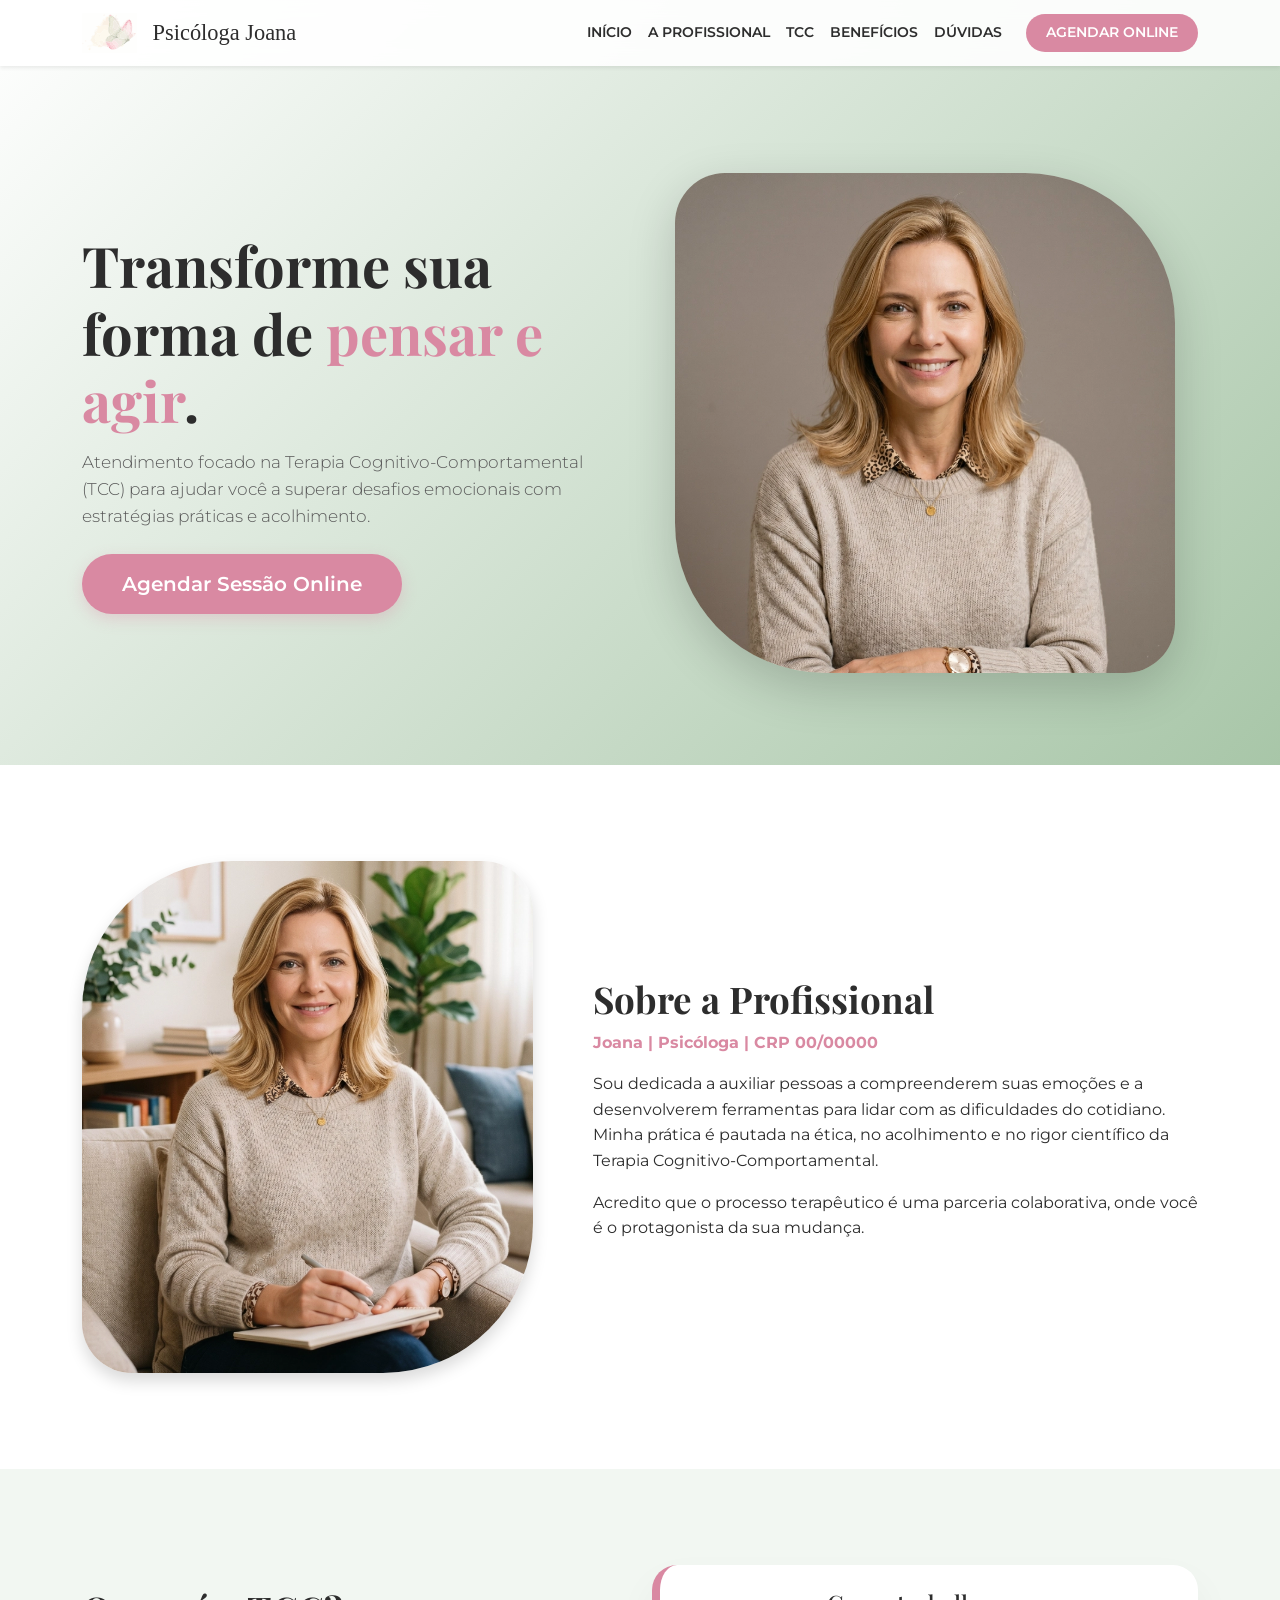
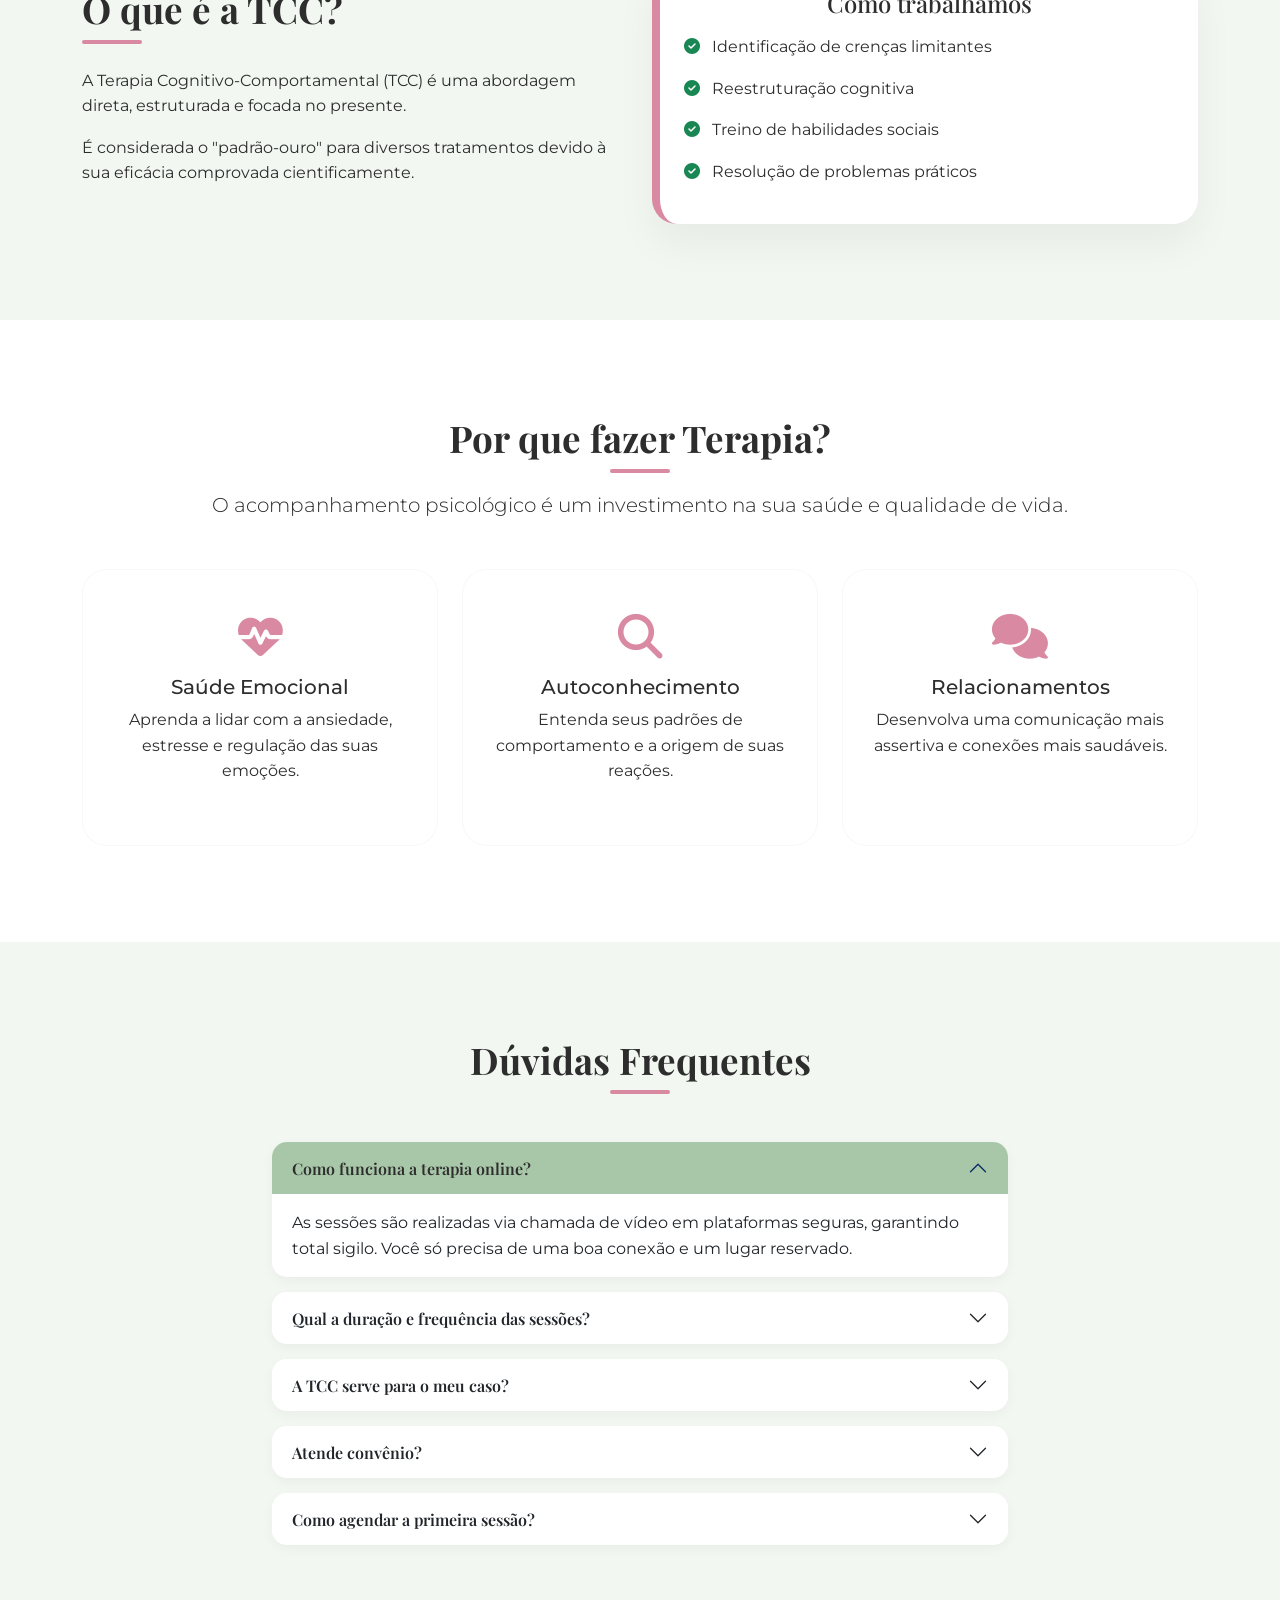
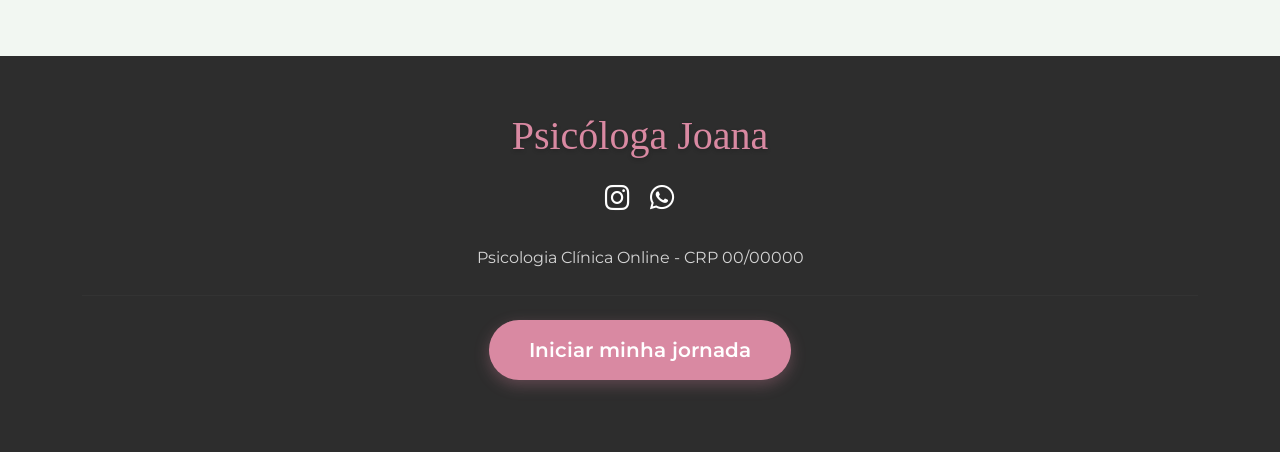
==== commit f6c090a8: "fotos" ====
--- a/psicologia/index.html
+++ b/psicologia/index.html
@@ -63,7 +63,7 @@
                 </div>
                 <div class="col-lg-6 text-center" data-aos="zoom-in">
                     <div class="hero-img-wrapper mt-5 mt-lg-0">
-                        <img src="https://images.unsplash.com/photo-1706951413911-a4477e18ccd5?w=500&auto=format&fit=crop&q=60&ixlib=rb-4.1.0&ixid=M3wxMjA3fDB8MHxwaG90by1yZWxhdGVkfDEzfHx8ZW58MHx8fHx8
+                        <img src="imagens/hero.webp
                         " alt="Emilly Ferrarini" class="img-fluid rounded-custom shadow-lg">
                     </div>
                 </div>
@@ -75,7 +75,7 @@
         <div class="container py-5">
             <div class="row align-items-center">
                 <div class="col-lg-5 mb-4 mb-lg-0" data-aos="fade-right">
-                    <img src="https://images.unsplash.com/photo-1706951288584-5be76225668d?w=500&auto=format&fit=crop&q=60&ixlib=rb-4.1.0&ixid=M3wxMjA3fDB8MHxwaG90by1yZWxhdGVkfDJ8fHxlbnwwfHx8fHw%3D" class="img-fluid rounded-custom-alt shadow">
+                    <img src="imagens/sobre.webp" class="img-fluid rounded-custom-alt shadow">
                 </div>
                 <div class="col-lg-7 ps-lg-5" data-aos="fade-left">
                     <h2 class="section-title">Sobre a Profissional</h2>
